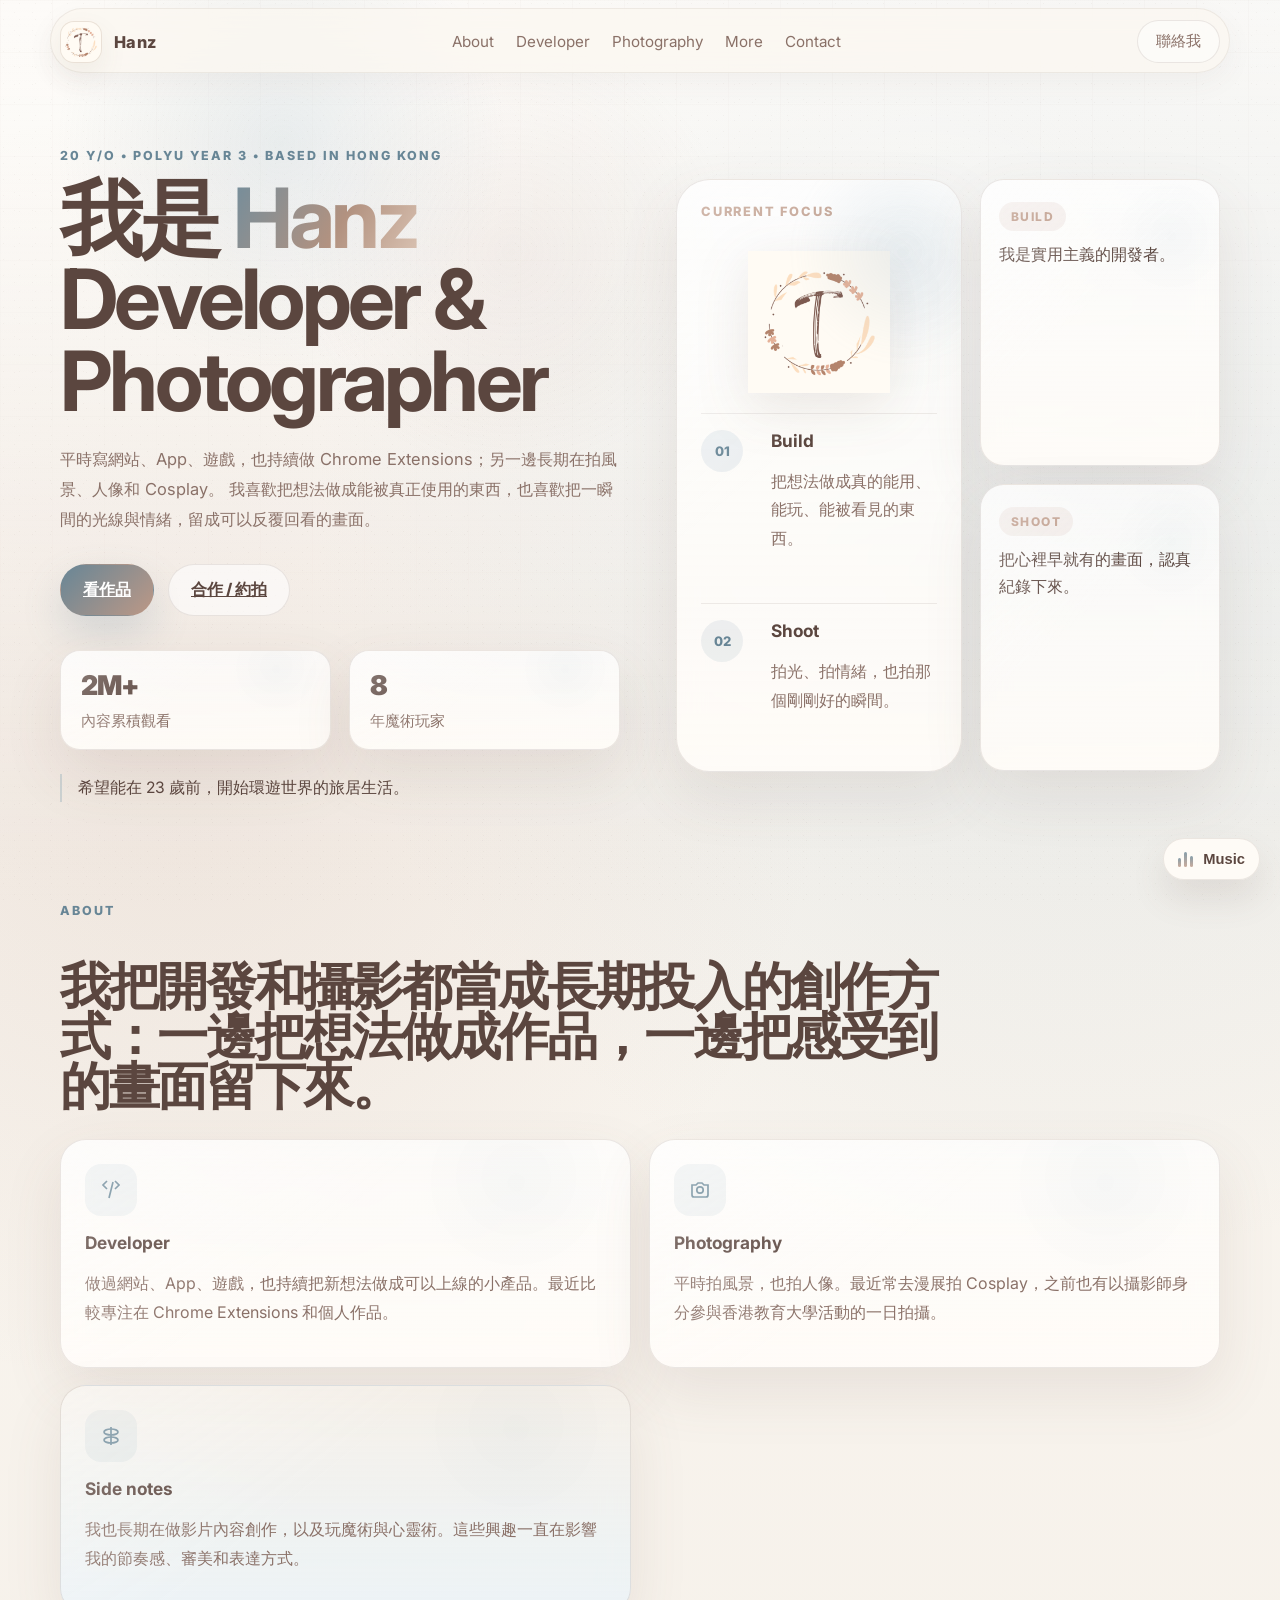
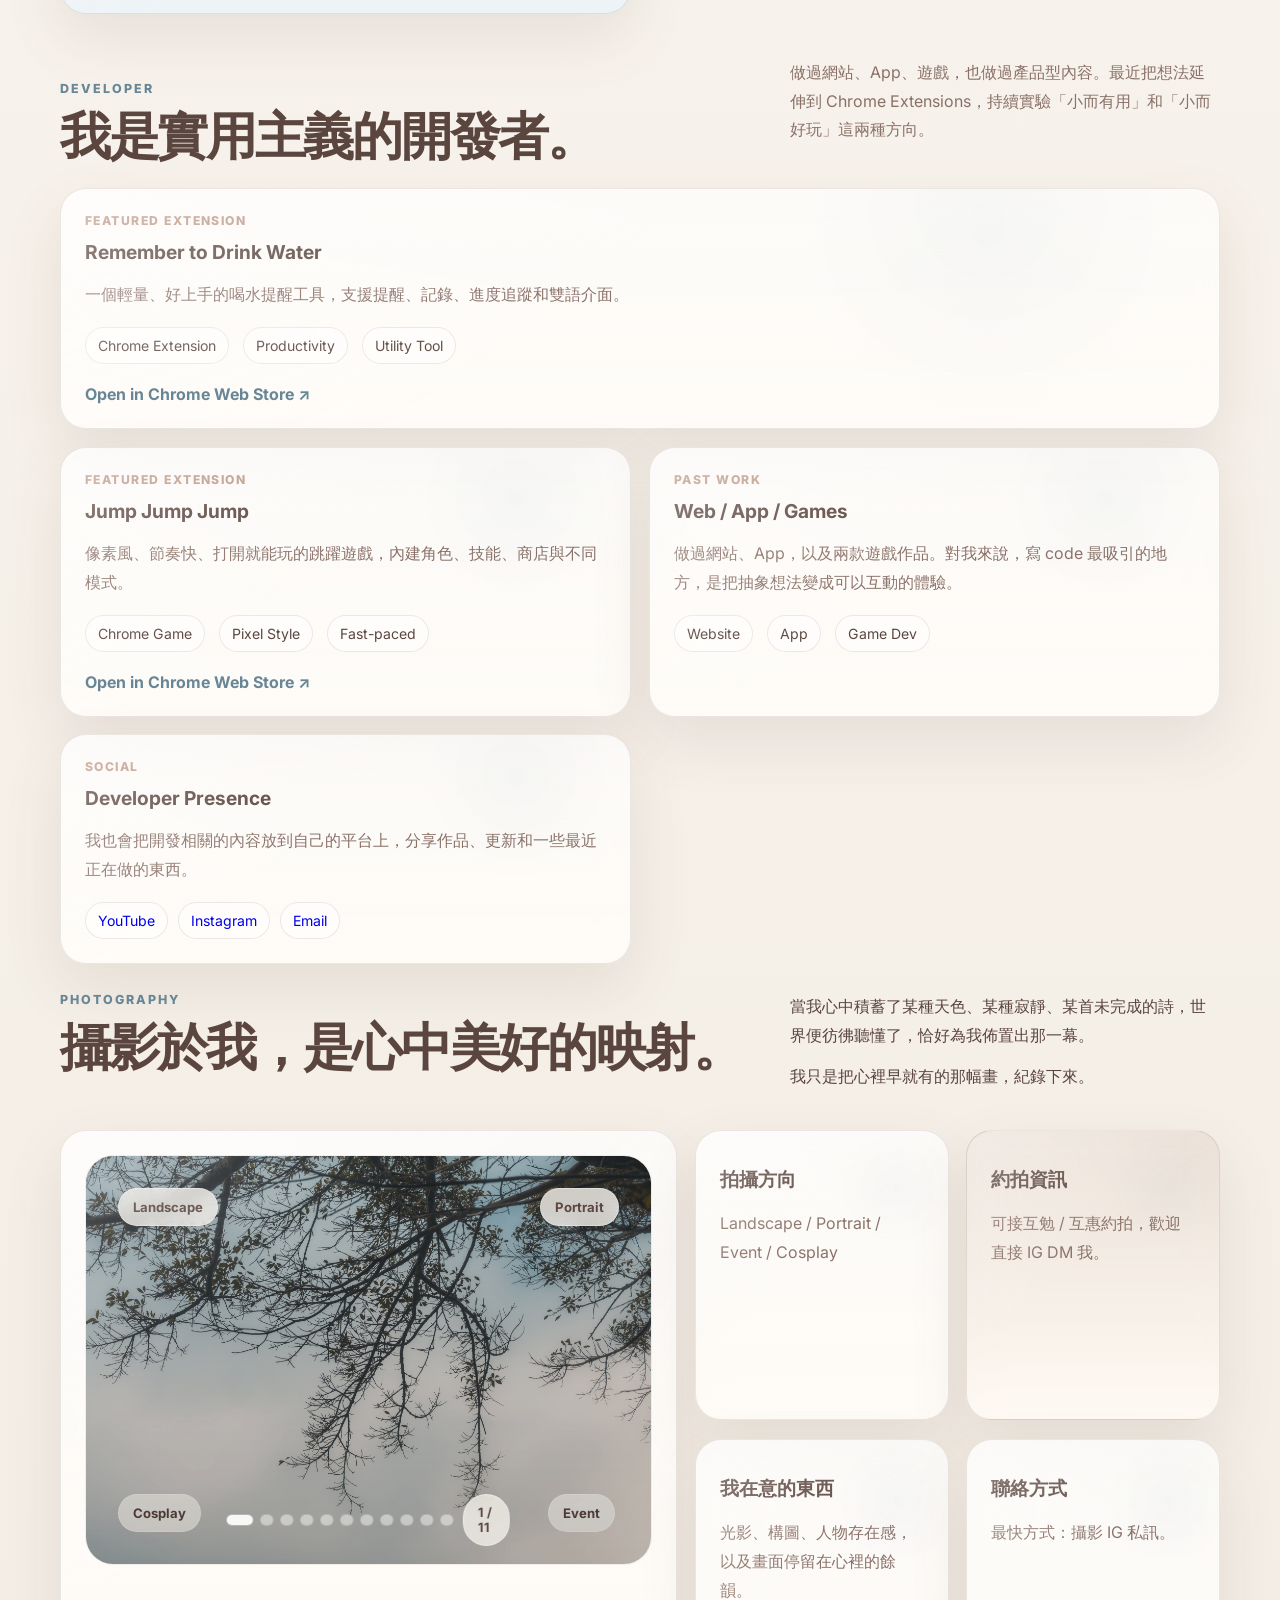
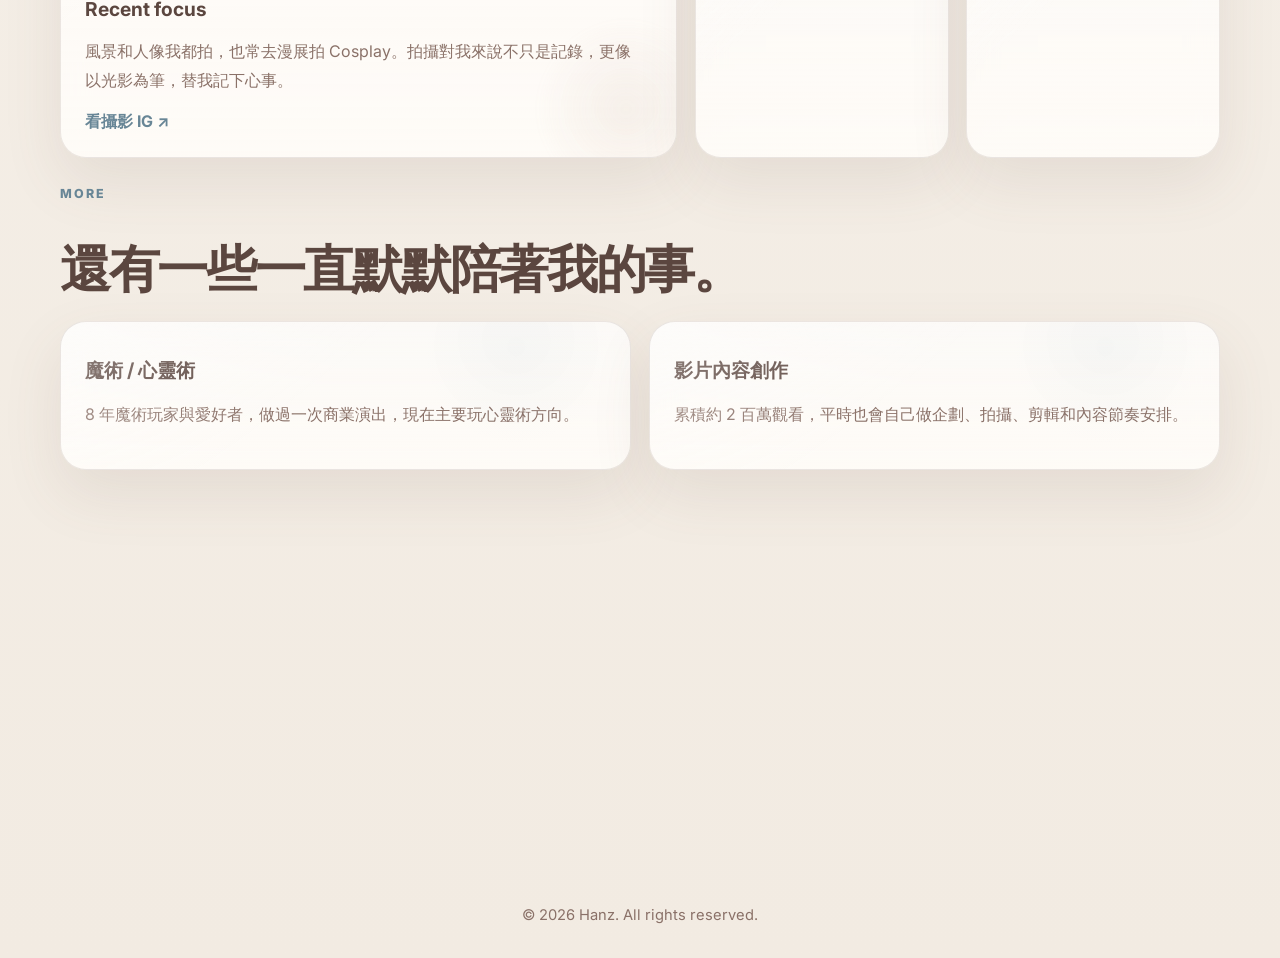
==== index.html @ 93ace726 "Add files via upload" ====
<!DOCTYPE html>
<html lang="zh-Hant">
  <head>
    <meta charset="UTF-8" />
    <meta name="viewport" content="width=device-width, initial-scale=1.0" />
    <title>Hanz — Developer • Photographer</title>
    <meta
      name="description"
      content="Hanz 的個人網站。以開發與攝影為主軸，分享作品、拍攝方向與聯絡方式。"
    />
    <meta name="theme-color" content="#f6f1ea" />
    <link rel="preconnect" href="https://fonts.googleapis.com" />
    <link rel="preconnect" href="https://fonts.gstatic.com" crossorigin />
    <link
      href="https://fonts.googleapis.com/css2?family=Inter:wght@400;500;600;700;800;900&display=swap"
      rel="stylesheet"
    />
    <link rel="icon" href="./brand-icon.png" type="image/png" />
    <link rel="stylesheet" href="./styles.css" />
  </head>
  <body>
    <div class="grain" aria-hidden="true"></div>
    <div class="spotlight" id="spotlight" aria-hidden="true"></div>
    <div class="grid-bg" aria-hidden="true"></div>
    <div class="scroll-progress" id="scrollProgress" aria-hidden="true"></div>

    <header class="site-header">
      <a class="brand" href="#home" aria-label="Hanz home">
        <img class="brand-mark" src="./brand-icon.png" alt="Hanz brand icon" />
        <span class="brand-text">Hanz</span>
      </a>

      <nav class="nav">
        <a href="#about">About</a>
        <a href="#developer">Developer</a>
        <a href="#photographer">Photography</a>
        <a href="#more">More</a>
        <a href="#contact">Contact</a>
      </nav>

      <a class="header-cta" href="#contact">聯絡我</a>
    </header>

    <main>
      <section class="hero" id="home">
        <div class="hero-copy reveal">
          <p class="eyebrow">20 Y/O • POLYU YEAR 3 • BASED IN HONG KONG</p>
          <h1>
            我是 <span class="gradient-text">Hanz</span><br />
            <span class="role-line">Developer & Photographer</span>
          </h1>
          <p class="hero-lead">
            平時寫網站、App、遊戲，也持續做 Chrome Extensions；另一邊長期在拍風景、人像和 Cosplay。
            我喜歡把想法做成能被真正使用的東西，也喜歡把一瞬間的光線與情緒，留成可以反覆回看的畫面。
          </p>

          <div class="hero-actions">
            <a class="btn btn-primary" href="#developer">看作品</a>
            <a class="btn btn-secondary" href="#contact">合作 / 約拍</a>
          </div>

          <div class="hero-mini-stats hero-mini-stats-compact">
            <article>
              <strong data-count="2000000" data-suffix="+">0</strong>
              <span>內容累積觀看</span>
            </article>
            <article>
              <strong data-count="8" data-suffix="">0</strong>
              <span>年魔術玩家</span>
            </article>
          </div>

          <p class="hero-dream">
            希望能在 23 歲前，開始環遊世界的旅居生活。
          </p>
        </div>

        <div class="hero-visual reveal" aria-hidden="true">
          <div class="hero-frame tilt-card">
            <div class="frame-topline">Current focus</div>
            <div class="hero-seal-wrap">
              <img src="./brand-icon.png" alt="" class="hero-seal" />
            </div>
            <div class="identity-list">
              <div>
                <span class="identity-index">01</span>
                <div>
                  <h3>Build</h3>
                  <p>把想法做成真的能用、能玩、能被看見的東西。</p>
                </div>
              </div>
              <div>
                <span class="identity-index">02</span>
                <div>
                  <h3>Shoot</h3>
                  <p>拍光、拍情緒，也拍那個剛剛好的瞬間。</p>
                </div>
              </div>
            </div>
          </div>

          <div class="hero-notes-column">
            <div class="hero-note floating-card tilt-card">
              <span class="chip">Build</span>
              <p>我是實用主義的開發者。</p>
            </div>
            <div class="hero-note hero-note-alt floating-card tilt-card">
              <span class="chip">Shoot</span>
              <p>把心裡早就有的畫面，認真紀錄下來。</p>
            </div>
          </div>
        </div>
      </section>

      <section class="section intro-strip reveal" id="about">
        <div class="section-heading compact">
          <p class="eyebrow">About</p>
          <h2>我把開發和攝影都當成長期投入的創作方式：一邊把想法做成作品，一邊把感受到的畫面留下來。</h2>
        </div>

        <div class="intro-grid">
          <article class="feature-card tilt-card">
            <div class="icon-wrap">
              <svg viewBox="0 0 24 24" fill="none" stroke="currentColor" stroke-width="1.7"><path d="M8 3 4 7l4 4"/><path d="m16 3 4 4-4 4"/><path d="m14 4-4 16"/></svg>
            </div>
            <h3>Developer</h3>
            <p>
              做過網站、App、遊戲，也持續把新想法做成可以上線的小產品。最近比較專注在 Chrome Extensions 和個人作品。
            </p>
          </article>

          <article class="feature-card tilt-card">
            <div class="icon-wrap">
              <svg viewBox="0 0 24 24" fill="none" stroke="currentColor" stroke-width="1.7"><path d="M4 7h4l2-2h4l2 2h4v10a2 2 0 0 1-2 2H6a2 2 0 0 1-2-2Z"/><circle cx="12" cy="12" r="3.2"/></svg>
            </div>
            <h3>Photography</h3>
            <p>
              平時拍風景，也拍人像。最近常去漫展拍 Cosplay，之前也有以攝影師身分參與香港教育大學活動的一日拍攝。
            </p>
          </article>

          <article class="feature-card tilt-card feature-card-soft">
            <div class="icon-wrap">
              <svg viewBox="0 0 24 24" fill="none" stroke="currentColor" stroke-width="1.7"><path d="M12 3v18"/><path d="M5 8c0-1.657 3.134-3 7-3s7 1.343 7 3-3.134 3-7 3-7-1.343-7-3Z"/><path d="M5 16c0-1.657 3.134-3 7-3s7 1.343 7 3-3.134 3-7 3-7-1.343-7-3Z"/></svg>
            </div>
            <h3>Side notes</h3>
            <p>
              我也長期在做影片內容創作，以及玩魔術與心靈術。這些興趣一直在影響我的節奏感、審美和表達方式。
            </p>
          </article>
        </div>
      </section>

      <section class="section reveal" id="developer">
        <div class="role-header">
          <div>
            <p class="eyebrow">Developer</p>
            <h2>我是實用主義的開發者。</h2>
          </div>
          <p class="role-summary">
            做過網站、App、遊戲，也做過產品型內容。最近把想法延伸到 Chrome Extensions，持續實驗「小而有用」和「小而好玩」這兩種方向。
          </p>
        </div>

        <div class="developer-grid">
          <article class="project-card wide tilt-card">
            <div class="project-meta">Featured Extension</div>
            <h3>Remember to Drink Water</h3>
            <p>
              一個輕量、好上手的喝水提醒工具，支援提醒、記錄、進度追蹤和雙語介面。
            </p>
            <ul class="project-tags">
              <li>Chrome Extension</li>
              <li>Productivity</li>
              <li>Utility Tool</li>
            </ul>
            <a href="https://chromewebstore.google.com/detail/cafpnodmdffafhpccmgdckaalhamjhmp?utm_source=item-share-cb" target="_blank" rel="noreferrer">Open in Chrome Web Store ↗</a>
          </article>

          <article class="project-card tilt-card">
            <div class="project-meta">Featured Extension</div>
            <h3>Jump Jump Jump</h3>
            <p>
              像素風、節奏快、打開就能玩的跳躍遊戲，內建角色、技能、商店與不同模式。
            </p>
            <ul class="project-tags">
              <li>Chrome Game</li>
              <li>Pixel Style</li>
              <li>Fast-paced</li>
            </ul>
            <a href="https://chromewebstore.google.com/detail/jump-jump-jump/ojacgakncffdblhompodeifeaddfndpa?authuser=5&hl=zh-TW" target="_blank" rel="noreferrer">Open in Chrome Web Store ↗</a>
          </article>

          <article class="project-card tilt-card">
            <div class="project-meta">Past Work</div>
            <h3>Web / App / Games</h3>
            <p>
              做過網站、App，以及兩款遊戲作品。對我來說，寫 code 最吸引的地方，是把抽象想法變成可以互動的體驗。
            </p>
            <ul class="project-tags">
              <li>Website</li>
              <li>App</li>
              <li>Game Dev</li>
            </ul>
          </article>

          <article class="project-card tilt-card">
            <div class="project-meta">Social</div>
            <h3>Developer Presence</h3>
            <p>
              我也會把開發相關的內容放到自己的平台上，分享作品、更新和一些最近正在做的東西。
            </p>
            <div class="social-stack">
              <a href="https://www.youtube.com/@Hanzdev-666" target="_blank" rel="noreferrer">YouTube</a>
              <a href="https://www.instagram.com/hanzdevhk?igsh=MXdtZ2F5ZWx3N2t1OQ%3D%3D&utm_source=qr" target="_blank" rel="noreferrer">Instagram</a>
              <a href="mailto:hanzinhk@gmail.com">Email</a>
            </div>
          </article>
        </div>
      </section>

      <section class="section reveal" id="photographer">
        <div class="role-header photo-role-header">
          <div>
            <p class="eyebrow">Photography</p>
            <h2>攝影於我，是心中美好的映射。</h2>
          </div>
          <div class="poetic-copy">
            <p>
              當我心中積蓄了某種天色、某種寂靜、某首未完成的詩，世界便彷彿聽懂了，恰好為我佈置出那一幕。
            </p>
            <p>我只是把心裡早就有的那幅畫，紀錄下來。</p>
          </div>
        </div>

        <div class="photo-layout">
          <article class="photo-main tilt-card">
            <div class="photo-stage">
              <div class="photo-slides" id="photoSlides">
                <img class="photo-slide is-active" src="./assets/photos/photo-01.jpg" alt="Hanz 的攝影作品" />
              </div>
              <div class="photo-badges">
                <span>Landscape</span>
                <span>Portrait</span>
                <span>Event</span>
                <span>Cosplay</span>
              </div>
              <div class="photo-controls">
                <div class="photo-dots" id="photoDots" aria-label="Photography slideshow"></div>
                <div class="photo-count"><span id="photoCurrent">1</span> / <span id="photoTotal">1</span></div>
              </div>
            </div>
            <div class="photo-copy">
              <h3>Recent focus</h3>
              <p>
                風景和人像我都拍，也常去漫展拍 Cosplay。拍攝對我來說不只是記錄，更像以光影為筆，替我記下心事。
              </p>
              <a href="https://www.instagram.com/hanzi_photography?igsh=amk5dDI5eDZ5M24w&utm_source=qr" target="_blank" rel="noreferrer">看攝影 IG ↗</a>
            </div>
          </article>

          <div class="photo-side-grid">
            <article class="mini-info-card tilt-card">
              <h3>拍攝方向</h3>
              <p>Landscape / Portrait / Event / Cosplay</p>
            </article>
            <article class="mini-info-card tilt-card emphasis">
              <h3>約拍資訊</h3>
              <p>可接互勉 / 互惠約拍，歡迎直接 IG DM 我。</p>
            </article>
            <article class="mini-info-card tilt-card">
              <h3>我在意的東西</h3>
              <p>光影、構圖、人物存在感，以及畫面停留在心裡的餘韻。</p>
            </article>
            <article class="mini-info-card tilt-card">
              <h3>聯絡方式</h3>
              <p>最快方式：攝影 IG 私訊。</p>
            </article>
          </div>
        </div>
      </section>

      <section class="section reveal" id="more">
        <div class="section-heading compact">
          <p class="eyebrow">More</p>
          <h2>還有一些一直默默陪著我的事。</h2>
        </div>

        <div class="beyond-grid">
          <article class="beyond-card tilt-card">
            <h3>魔術 / 心靈術</h3>
            <p>8 年魔術玩家與愛好者，做過一次商業演出，現在主要玩心靈術方向。</p>
          </article>
          <article class="beyond-card tilt-card">
            <h3>影片內容創作</h3>
            <p>累積約 2 百萬觀看，平時也會自己做企劃、拍攝、剪輯和內容節奏安排。</p>
          </article>
        </div>
      </section>

      <section class="section cta-section reveal" id="contact">
        <div class="cta-panel tilt-card">
          <div>
            <p class="eyebrow">Contact</p>
            <h2>有合作想法、開發需求，或者想約拍，都可以直接找我。</h2>
            <p>
              Email 適合談合作；想聊拍攝、互勉 / 互惠約拍，直接 IG DM 我會最快。
            </p>
          </div>

          <div class="contact-actions">
            <a class="btn btn-primary" href="mailto:hanzinhk@gmail.com">hanzinhk@gmail.com</a>
            <a class="btn btn-secondary" target="_blank" rel="noreferrer" href="https://www.instagram.com/hanzdevhk?igsh=MXdtZ2F5ZWx3N2t1OQ%3D%3D&utm_source=qr">Developer IG</a>
            <a class="btn btn-secondary" target="_blank" rel="noreferrer" href="https://www.instagram.com/hanzi_photography?igsh=amk5dDI5eDZ5M24w&utm_source=qr">Photography IG</a>
            <a class="btn btn-secondary" target="_blank" rel="noreferrer" href="https://www.youtube.com/@Hanzdev-666">YouTube</a>
          </div>
        </div>
      </section>
    </main>

    <footer class="site-footer">
      <p>© <span id="year"></span> Hanz. All rights reserved.</p>
    </footer>

    <button class="music-toggle" id="musicToggle" aria-expanded="false" aria-controls="musicPanel">
      <span class="music-bars" aria-hidden="true">
        <i></i><i></i><i></i>
      </span>
      <span class="music-label">Music</span>
    </button>

    <aside class="music-panel" id="musicPanel" hidden>
      <div class="music-panel-head">
        <div>
          <p>Now playing</p>
          <strong>美しきもの · Sound Horizon</strong>
        </div>
        <button class="music-close" id="musicClose" aria-label="Close music player">×</button>
      </div>
      <div class="music-disc-wrap" aria-hidden="true">
        <div class="music-disc"></div>
      </div>
      <audio class="music-audio" id="musicAudio" controls preload="metadata">
        <source src="./assets/audio/utsukushiki-mono.mp3" type="audio/mpeg" />
      </audio>
      <button class="music-play" id="musicPlay">播放音樂</button>
    </aside>

    <script src="./script.js"></script>
  </body>
</html>
---- styles.css ----
:root {
  --bg: #f6f1ea;
  --bg-alt: #ebe2d5;
  --paper: rgba(255, 252, 247, 0.9);
  --paper-strong: rgba(255, 252, 248, 0.97);
  --text: #5b463f;
  --muted: #8a7168;
  --line: rgba(100, 77, 68, 0.12);
  --line-strong: rgba(100, 77, 68, 0.18);
  --accent: #87a6b7;
  --accent-deep: #688696;
  --accent-soft: #dce7ee;
  --warm: #bc9886;
  --warm-soft: #efdfd2;
  --shadow: 0 24px 60px rgba(106, 86, 76, 0.11);
  --shadow-soft: 0 12px 28px rgba(106, 86, 76, 0.08);
  --radius-xl: 34px;
  --radius-lg: 26px;
  --radius-md: 20px;
  --container: min(1160px, calc(100vw - 36px));
  --font-zh: "Yuanti TC", "Hiragino Rounded Sans CNS", "Hiragino Sans GB", "PingFang TC", "Microsoft JhengHei", sans-serif;
}

* {
  box-sizing: border-box;
}

html {
  scroll-behavior: smooth;
}

body {
  margin: 0;
  color: var(--text);
  font-family: Inter, var(--font-zh), system-ui, sans-serif;
  background:
    radial-gradient(circle at 14% 18%, rgba(188, 152, 134, 0.18), transparent 18%),
    radial-gradient(circle at 84% 12%, rgba(135, 166, 183, 0.18), transparent 20%),
    linear-gradient(180deg, #fbf8f3 0%, #f6f1ea 44%, #f2ebe2 100%);
  min-height: 100vh;
  overflow-x: hidden;
}

body::before,
body::after {
  content: "";
  position: fixed;
  inset: 0;
  pointer-events: none;
}

body::before {
  background:
    radial-gradient(circle at 34% 22%, rgba(255, 255, 255, 0.42), transparent 22%),
    radial-gradient(circle at 72% 36%, rgba(255, 255, 255, 0.26), transparent 24%);
  z-index: -5;
}

body::after {
  background: linear-gradient(180deg, rgba(255,255,255,0.45), rgba(255,255,255,0));
  z-index: -4;
}

.grain,
.grid-bg,
.spotlight,
.scroll-progress {
  position: fixed;
  pointer-events: none;
}

.grain,
.grid-bg,
.spotlight {
  inset: 0;
}

.grain {
  z-index: -3;
  opacity: 0.08;
  background-image:
    radial-gradient(circle at 20% 20%, rgba(90, 70, 60, 0.6) 0.6px, transparent 0.7px),
    radial-gradient(circle at 80% 70%, rgba(90, 70, 60, 0.55) 0.6px, transparent 0.7px);
  background-size: 16px 16px, 18px 18px;
  mix-blend-mode: multiply;
}

.grid-bg {
  z-index: -2;
  background-image:
    linear-gradient(rgba(100, 77, 68, 0.045) 1px, transparent 1px),
    linear-gradient(90deg, rgba(100, 77, 68, 0.045) 1px, transparent 1px);
  background-size: 52px 52px;
  mask-image: linear-gradient(180deg, rgba(0, 0, 0, 0.46), transparent 92%);
}

.spotlight {
  z-index: -1;
  background:
    radial-gradient(circle at var(--x, 22%) var(--y, 16%), rgba(135, 166, 183, 0.16), transparent 18%),
    radial-gradient(circle at calc(var(--x, 22%) + 18%) calc(var(--y, 16%) + 12%), rgba(188, 152, 134, 0.12), transparent 22%);
}

.scroll-progress {
  top: 0;
  left: 0;
  width: var(--scroll-progress, 0%);
  height: 3px;
  z-index: 40;
  background: linear-gradient(90deg, var(--accent) 0%, var(--warm) 100%);
  box-shadow: 0 0 24px rgba(135, 166, 183, 0.34);
}

img {
  display: block;
  max-width: 100%;
}

svg {
  display: block;
}

main,
.site-header,
.site-footer,
.music-toggle,
.music-panel {
  position: relative;
  z-index: 2;
}

main,
.section,
.hero,
.site-footer {
  width: var(--container);
  margin: 0 auto;
}

.site-header {
  width: var(--container);
  margin: 0 auto;
  padding: 20px 0 10px;
  display: flex;
  align-items: center;
  justify-content: space-between;
  gap: 18px;
  position: sticky;
  top: 0;
  z-index: 24;
}

.site-header::before {
  content: "";
  position: absolute;
  inset: 8px -10px 0;
  border-radius: 999px;
  border: 1px solid rgba(100, 77, 68, 0.09);
  background: rgba(251, 247, 241, 0.74);
  backdrop-filter: blur(18px);
  box-shadow: 0 10px 28px rgba(106, 86, 76, 0.05);
  z-index: -1;
}

.brand {
  display: inline-flex;
  align-items: center;
  gap: 12px;
  color: var(--text);
  text-decoration: none;
}

.brand-mark {
  width: 42px;
  height: 42px;
  border-radius: 14px;
  object-fit: cover;
  box-shadow: var(--shadow-soft);
  border: 1px solid rgba(100, 77, 68, 0.08);
  background: #f5eee4;
}

.brand-text {
  font-size: 1.02rem;
  font-weight: 800;
  letter-spacing: 0.03em;
}

.nav {
  display: flex;
  align-items: center;
  gap: 22px;
}

.nav a,
.header-cta,
.project-card a,
.photo-copy a,
.social-stack a {
  position: relative;
  text-decoration: none;
}

.nav a,
.header-cta {
  color: var(--muted);
  font-size: 0.95rem;
  transition: color 0.25s ease;
}

.nav a::after,
.project-card > a::after,
.photo-copy a::after,
.social-stack a::after {
  content: "";
  position: absolute;
  left: 0;
  bottom: -3px;
  width: 100%;
  height: 1px;
  transform: scaleX(0);
  transform-origin: left;
  background: currentColor;
  transition: transform 0.25s ease;
}

.nav a:hover,
.header-cta:hover,
.project-card > a:hover,
.photo-copy a:hover,
.social-stack a:hover {
  color: var(--text);
}

.nav a:hover::after,
.project-card > a:hover::after,
.photo-copy a:hover::after,
.social-stack a:hover::after {
  transform: scaleX(1);
}

.header-cta {
  padding: 10px 18px;
  border-radius: 999px;
  border: 1px solid var(--line);
  background: rgba(255, 255, 255, 0.45);
}

.hero {
  display: grid;
  grid-template-columns: minmax(0, 1.02fr) minmax(0, 0.98fr);
  gap: 50px;
  align-items: center;
  min-height: calc(100vh - 96px);
  padding: 74px 0 74px;
}

.eyebrow {
  margin: 0 0 14px;
  color: var(--accent-deep);
  letter-spacing: 0.16em;
  text-transform: uppercase;
  font-size: 0.78rem;
  font-weight: 800;
}

.hero h1,
.section-heading h2,
.role-header h2,
.cta-panel h2 {
  margin: 0;
  line-height: 0.98;
  letter-spacing: -0.045em;
}

.hero h1 {
  font-size: clamp(3.15rem, 6.5vw, 5.9rem);
}

.hero-copy {
  position: relative;
}

.role-line {
  display: inline-block;
  color: var(--text);
}

.gradient-text {
  background: linear-gradient(120deg, #708d9d 0%, #b29280 58%, #dcc5b5 100%);
  -webkit-background-clip: text;
  background-clip: text;
  color: transparent;
}

.hero-lead,
.role-summary,
.feature-card p,
.project-card p,
.photo-copy p,
.mini-info-card p,
.beyond-card p,
.cta-panel p,
.poetic-copy p,
.identity-list p {
  color: var(--muted);
  line-height: 1.8;
}

.hero-lead {
  max-width: 650px;
  margin: 24px 0 30px;
  font-size: 1.03rem;
}

.hero-dream {
  margin: 24px 0 0;
  padding-left: 16px;
  border-left: 2px solid rgba(135, 166, 183, 0.34);
  color: var(--text);
  font-size: 0.98rem;
  line-height: 1.8;
  max-width: 540px;
}

.hero-actions,
.contact-actions,
.social-stack,
.project-tags,
.hero-mini-stats,
.intro-grid,
.developer-grid,
.photo-side-grid,
.beyond-grid {
  display: flex;
  flex-wrap: wrap;
}

.hero-actions,
.contact-actions,
.social-stack,
.project-tags {
  gap: 14px;
}

.btn {
  display: inline-flex;
  align-items: center;
  justify-content: center;
  gap: 10px;
  padding: 14px 22px;
  border-radius: 999px;
  font-weight: 800;
  border: 1px solid transparent;
  transition:
    transform 0.24s ease,
    box-shadow 0.24s ease,
    border-color 0.24s ease,
    background 0.24s ease;
}

.btn:hover {
  transform: translateY(-2px);
}

.btn-primary {
  background: linear-gradient(135deg, var(--accent-deep), var(--warm));
  color: #fff;
  box-shadow: 0 18px 38px rgba(106, 134, 150, 0.22);
}

.btn-secondary {
  color: var(--text);
  border-color: var(--line);
  background: rgba(255, 255, 255, 0.58);
}

.hero-mini-stats {
  gap: 18px;
  margin-top: 34px;
}

.hero-mini-stats article,
.feature-card,
.project-card,
.mini-info-card,
.beyond-card,
.cta-panel,
.photo-main,
.hero-frame,
.hero-note {
  position: relative;
  overflow: hidden;
  border-radius: var(--radius-lg);
  border: 1px solid var(--line);
  background: linear-gradient(180deg, rgba(255, 255, 255, 0.7), rgba(255, 252, 248, 0.92));
  box-shadow: var(--shadow);
  backdrop-filter: blur(14px);
}

.hero-mini-stats article::before,
.feature-card::before,
.project-card::before,
.mini-info-card::before,
.beyond-card::before,
.cta-panel::before,
.photo-main::before,
.hero-frame::before,
.hero-note::before {
  content: "";
  position: absolute;
  inset: 0;
  background:
    linear-gradient(140deg, rgba(255, 255, 255, 0.34), transparent 45%),
    radial-gradient(circle at 80% 20%, rgba(135, 166, 183, 0.06), transparent 20%);
  pointer-events: none;
}

.hero-mini-stats article {
  min-width: 150px;
  padding: 18px 20px;
  border-radius: var(--radius-md);
}

.hero-mini-stats strong {
  display: block;
  margin-bottom: 8px;
  font-size: 1.7rem;
  font-weight: 900;
  letter-spacing: -0.03em;
}

.hero-mini-stats span {
  color: var(--muted);
  font-size: 0.92rem;
}


.hero-mini-stats-compact {
  display: grid;
  grid-template-columns: repeat(2, minmax(0, 1fr));
  max-width: 560px;
}

.hero-mini-stats-compact article {
  min-width: 0;
}

.hero-visual {
  display: grid;
  grid-template-columns: minmax(0, 1fr) 240px;
  gap: 18px;
  align-items: stretch;
}

.hero-frame {
  padding: 24px;
  border-radius: var(--radius-xl);
  min-height: 470px;
}

.frame-topline {
  color: var(--warm);
  font-size: 0.8rem;
  font-weight: 800;
  letter-spacing: 0.14em;
  text-transform: uppercase;
}

.hero-seal-wrap {
  display: grid;
  place-items: center;
  padding: 32px 0 20px;
}

.hero-seal {
  width: min(228px, 60%);
  filter: drop-shadow(0 14px 26px rgba(96, 72, 61, 0.12));
}

.identity-list {
  display: grid;
  gap: 18px;
}

.identity-list > div {
  display: grid;
  grid-template-columns: 54px 1fr;
  align-items: start;
  gap: 16px;
  padding: 16px 0;
  border-top: 1px solid rgba(100, 77, 68, 0.1);
}

.identity-list h3,
.feature-card h3,
.project-card h3,
.mini-info-card h3,
.beyond-card h3,
.photo-copy h3,
.cta-panel h2,
.hero-note p,
.role-header h2,
.section-heading h2,
.poetic-copy p {
  font-family: Inter, var(--font-zh), system-ui, sans-serif;
}

.identity-list h3,
.feature-card h3,
.project-card h3,
.mini-info-card h3,
.beyond-card h3,
.photo-copy h3 {
  margin: 0 0 6px;
  font-size: 1.08rem;
}

.identity-index {
  display: inline-flex;
  align-items: center;
  justify-content: center;
  width: 42px;
  height: 42px;
  border-radius: 999px;
  background: rgba(135, 166, 183, 0.14);
  color: var(--accent-deep);
  font-size: 0.82rem;
  font-weight: 800;
}

.hero-notes-column {
  display: grid;
  gap: 18px;
  align-self: stretch;
}

.hero-note {
  width: 100%;
  padding: 22px 18px 18px;
  border-radius: 24px;
  min-height: 226px;
}

.chip {
  display: inline-flex;
  align-items: center;
  justify-content: center;
  margin-bottom: 10px;
  padding: 7px 12px;
  border-radius: 999px;
  background: rgba(188, 152, 134, 0.14);
  color: var(--warm);
  font-size: 0.75rem;
  font-weight: 800;
  letter-spacing: 0.12em;
  text-transform: uppercase;
}

.hero-note p {
  margin: 0;
  color: var(--text);
  line-height: 1.7;
  font-size: 1rem;
}

.floating-card {
  animation: floatY 6.5s ease-in-out infinite;
}

.hero-note-alt {
  animation-delay: 0.6s;
}

.section {
  padding: 28px 0 0;
}

.section-heading,
.role-header {
  display: grid;
  grid-template-columns: 1fr minmax(280px, 430px);
  align-items: end;
  gap: 28px;
}

.section-heading h2,
.role-header h2,
.cta-panel h2 {
  font-size: clamp(2.1rem, 4vw, 3.5rem);
}

.section-heading.compact {
  grid-template-columns: 1fr;
  max-width: 900px;
}

.intro-strip {
  padding-top: 26px;
}

.intro-grid,
.developer-grid,
.beyond-grid {
  gap: 18px;
  margin-top: 28px;
}

.intro-grid {
  display: grid;
  grid-template-columns: repeat(2, minmax(0, 1fr));
}

.feature-card,
.project-card,
.mini-info-card,
.beyond-card {
  padding: 24px;
}

.feature-card-soft,
.dream-card {
  background: linear-gradient(180deg, rgba(245, 240, 233, 0.78), rgba(235, 243, 247, 0.92));
}

.icon-wrap {
  width: 52px;
  height: 52px;
  display: grid;
  place-items: center;
  margin-bottom: 16px;
  border-radius: 16px;
  color: var(--accent-deep);
  background: rgba(135, 166, 183, 0.12);
}

.icon-wrap svg {
  width: 24px;
  height: 24px;
}

.developer-grid {
  display: grid;
  grid-template-columns: repeat(2, minmax(0, 1fr));
  margin-top: 28px;
}

.project-card.wide {
  grid-column: span 2;
}

.project-meta {
  color: var(--warm);
  font-size: 0.76rem;
  font-weight: 800;
  letter-spacing: 0.12em;
  text-transform: uppercase;
}

.project-card h3,
.photo-copy h3,
.mini-info-card h3,
.beyond-card h3 {
  margin-top: 12px;
  font-size: 1.2rem;
}

.project-tags {
  margin: 18px 0 20px;
  padding: 0;
  list-style: none;
}

.project-tags li,
.social-stack a {
  padding: 9px 12px;
  border-radius: 999px;
  border: 1px solid var(--line);
  background: rgba(255, 255, 255, 0.5);
  font-size: 0.88rem;
}

.project-card > a,
.photo-copy a {
  display: inline-flex;
  color: var(--accent-deep);
  font-weight: 700;
}

.social-stack {
  gap: 10px;
  margin-top: 18px;
}

.photo-role-header {
  align-items: start;
}

.poetic-copy {
  max-width: 430px;
}

.poetic-copy p {
  margin: 0 0 12px;
  color: var(--text);
}

.photo-layout {
  display: grid;
  grid-template-columns: 1.08fr 0.92fr;
  gap: 18px;
  margin-top: 28px;
}

.photo-main {
  padding: 24px;
}

.photo-stage {
  position: relative;
  min-height: 410px;
  border-radius: 28px;
  overflow: hidden;
  border: 1px solid rgba(100, 77, 68, 0.08);
  box-shadow: inset 0 0 0 1px rgba(255,255,255,0.28);
}

.photo-stage::after {
  content: "";
  position: absolute;
  inset: 0;
  background:
    linear-gradient(180deg, rgba(255,255,255,0.02), rgba(0,0,0,0.18)),
    linear-gradient(140deg, rgba(255,255,255,0.2), transparent 34%);
  pointer-events: none;
}

.photo-slides {
  position: absolute;
  inset: 0;
}

.photo-slide {
  position: absolute;
  inset: 0;
  width: 100%;
  height: 100%;
  object-fit: cover;
  filter: saturate(0.94) contrast(1.02);
  opacity: 0;
  transform: scale(1.04);
  transition: opacity 0.9s ease, transform 6s ease;
}

.photo-slide.is-active {
  opacity: 1;
  transform: scale(1);
}

.photo-main:hover .photo-slide.is-active {
  transform: scale(1.02);
}

.photo-badges {
  position: absolute;
  inset: 16px;
  pointer-events: none;
}

.photo-controls {
  position: absolute;
  left: 50%;
  bottom: 18px;
  transform: translateX(-50%);
  display: flex;
  align-items: center;
  justify-content: center;
  gap: 10px;
  z-index: 2;
}

.photo-dots {
  display: inline-flex;
  align-items: center;
  gap: 8px;
}

.photo-dot {
  width: 10px;
  height: 10px;
  border: 0;
  border-radius: 999px;
  background: rgba(255, 255, 255, 0.45);
  box-shadow: 0 0 0 1px rgba(255,255,255,0.22);
  cursor: pointer;
  transition: transform 0.22s ease, background 0.22s ease, width 0.22s ease;
}

.photo-dot.is-active {
  width: 26px;
  background: rgba(255, 255, 255, 0.92);
}

.photo-count {
  padding: 10px 14px;
  border-radius: 999px;
  background: rgba(248, 244, 238, 0.74);
  border: 1px solid rgba(255, 255, 255, 0.34);
  backdrop-filter: blur(8px);
  color: var(--text);
  font-size: 0.8rem;
  font-weight: 700;
}

.photo-badges span {
  position: absolute;
  padding: 10px 14px;
  border-radius: 999px;
  border: 1px solid rgba(255, 255, 255, 0.38);
  background: rgba(248, 244, 238, 0.82);
  color: var(--text);
  font-size: 0.82rem;
  font-weight: 700;
  backdrop-filter: blur(8px);
}

.photo-badges span:nth-child(1) { top: 16px; left: 16px; }
.photo-badges span:nth-child(2) { top: 16px; right: 16px; }
.photo-badges span:nth-child(3) { bottom: 16px; right: 20px; }
.photo-badges span:nth-child(4) { bottom: 16px; left: 16px; }

.photo-copy {
  padding-top: 20px;
}

.photo-copy p {
  max-width: 560px;
}

.photo-side-grid {
  display: grid;
  grid-template-columns: repeat(2, minmax(0, 1fr));
  gap: 18px;
}

.mini-info-card {
  min-height: 168px;
}

.mini-info-card.emphasis {
  background: linear-gradient(180deg, rgba(188, 152, 134, 0.16), rgba(255, 250, 244, 0.92));
}

.beyond-grid {
  display: grid;
  grid-template-columns: repeat(2, minmax(0, 1fr));
}

.cta-section {
  padding: 34px 0 52px;
}

.cta-panel {
  padding: 32px;
  display: grid;
  gap: 26px;
}

.contact-actions {
  gap: 12px;
}

.site-footer {
  padding: 0 0 34px;
}

.site-footer p {
  margin: 0;
  padding-top: 10px;
  color: var(--muted);
  text-align: center;
  font-size: 0.92rem;
}

.reveal {
  opacity: 0;
  transform: translateY(28px);
  transition: opacity 0.72s ease, transform 0.72s ease;
}

.reveal.is-visible {
  opacity: 1;
  transform: translateY(0);
}

.tilt-card {
  transform-style: preserve-3d;
  transition: transform 0.2s ease, box-shadow 0.22s ease, border-color 0.22s ease;
  will-change: transform;
}

.tilt-card:hover {
  box-shadow: 0 22px 48px rgba(106, 86, 76, 0.16);
  border-color: var(--line-strong);
}



.hero-frame::after {
  content: "";
  position: absolute;
  width: 220px;
  height: 220px;
  right: -52px;
  top: -38px;
  border-radius: 50%;
  background: radial-gradient(circle, rgba(135, 166, 183, 0.16), rgba(135, 166, 183, 0.02) 60%, transparent 72%);
  filter: blur(6px);
  pointer-events: none;
}

.photo-main::after {
  content: "";
  position: absolute;
  width: 180px;
  height: 180px;
  right: -40px;
  bottom: -42px;
  border-radius: 50%;
  background: radial-gradient(circle, rgba(188, 152, 134, 0.12), rgba(188, 152, 134, 0.02) 62%, transparent 70%);
  filter: blur(4px);
  pointer-events: none;
}

.project-card:hover::before,
.feature-card:hover::before,
.mini-info-card:hover::before,
.beyond-card:hover::before {
  background:
    linear-gradient(140deg, rgba(255, 255, 255, 0.4), transparent 45%),
    radial-gradient(circle at 80% 20%, rgba(135, 166, 183, 0.1), transparent 24%);
}

.music-toggle {
  position: fixed;
  right: 20px;
  bottom: 20px;
  display: inline-flex;
  align-items: center;
  gap: 10px;
  padding: 12px 14px;
  border-radius: 999px;
  border: 1px solid rgba(100, 77, 68, 0.12);
  background: rgba(255, 252, 248, 0.9);
  color: var(--text);
  box-shadow: 0 18px 34px rgba(106, 86, 76, 0.13);
  backdrop-filter: blur(14px);
  cursor: pointer;
}

.music-label {
  font-size: 0.92rem;
  font-weight: 700;
}

.music-bars {
  display: inline-flex;
  align-items: end;
  gap: 3px;
  height: 16px;
}

.music-bars i {
  display: block;
  width: 3px;
  border-radius: 999px;
  background: linear-gradient(180deg, var(--accent-deep), var(--warm));
  animation: equalize 1.1s ease-in-out infinite;
}

.music-bars i:nth-child(1) { height: 9px; animation-delay: 0s; }
.music-bars i:nth-child(2) { height: 15px; animation-delay: 0.2s; }
.music-bars i:nth-child(3) { height: 11px; animation-delay: 0.35s; }

.music-toggle:not(.is-playing) .music-bars i {
  animation-play-state: paused;
  opacity: 0.8;
}

.music-panel {
  position: fixed;
  right: 20px;
  bottom: 76px;
  width: min(340px, calc(100vw - 24px));
  padding: 16px;
  border-radius: 24px;
  border: 1px solid rgba(100, 77, 68, 0.12);
  background: rgba(255, 252, 248, 0.96);
  box-shadow: 0 26px 48px rgba(106, 86, 76, 0.16);
  backdrop-filter: blur(14px);
}

.music-disc-wrap {
  display: flex;
  justify-content: center;
  padding: 14px 0 8px;
}

.music-disc {
  position: relative;
  width: 88px;
  height: 88px;
  border-radius: 50%;
  background:
    radial-gradient(circle at center, #f8f3ee 0 14%, #927267 15% 18%, #2d2d34 18% 68%, #121218 68% 100%);
  box-shadow: 0 10px 24px rgba(106, 86, 76, 0.16);
}

.music-toggle.is-playing + .music-panel .music-disc {
  animation: spinDisc 5.5s linear infinite;
}

.music-panel-head {
  display: flex;
  justify-content: space-between;
  gap: 12px;
  align-items: start;
}

.music-panel-head p {
  margin: 0 0 4px;
  color: var(--muted);
  font-size: 0.78rem;
  letter-spacing: 0.08em;
  text-transform: uppercase;
}

.music-panel-head strong {
  display: block;
  line-height: 1.4;
}

.music-close,
.music-play {
  font: inherit;
  border: 0;
}

.music-close {
  width: 34px;
  height: 34px;
  border-radius: 999px;
  background: rgba(135, 166, 183, 0.1);
  color: var(--accent-deep);
  cursor: pointer;
}

.music-play {
  margin-top: 14px;
  width: 100%;
  padding: 12px 14px;
  border-radius: 999px;
  background: linear-gradient(135deg, var(--accent-deep), var(--warm));
  color: #fff;
  cursor: pointer;
  font-weight: 700;
}

.music-audio {
  display: block;
  width: 100%;
  margin-top: 10px;
  filter: sepia(0.16) saturate(0.88);
}

@keyframes floatY {
  0%, 100% { transform: translateY(0px); }
  50% { transform: translateY(-8px); }
}

@keyframes equalize {
  0%, 100% { transform: scaleY(0.55); opacity: 0.7; }
  50% { transform: scaleY(1.1); opacity: 1; }
}

@keyframes spinDisc {
  from { transform: rotate(0deg); }
  to { transform: rotate(360deg); }
}

@media (max-width: 1080px) {
  .hero,
  .photo-layout,
  .section-heading,
  .role-header,
  .hero-visual {
    grid-template-columns: 1fr;
  }

  .hero {
    gap: 36px;
    min-height: auto;
    padding-top: 70px;
  }

  .hero-visual {
    gap: 18px;
  }

  .hero-notes-column {
    grid-template-columns: repeat(2, minmax(0, 1fr));
  }

  .intro-grid,
  .developer-grid,
  .beyond-grid {
    grid-template-columns: 1fr;
  }

  .project-card.wide {
    grid-column: span 1;
  }
}

@media (max-width: 860px) {
  .site-header {
    gap: 12px;
    flex-wrap: wrap;
    justify-content: center;
    padding-top: 16px;
  }

  .site-header::before {
    inset: 4px -8px 0;
    border-radius: 28px;
  }

  .nav {
    order: 3;
    width: 100%;
    justify-content: center;
    flex-wrap: wrap;
    gap: 12px 18px;
    padding-bottom: 8px;
  }

  .hero h1 {
    font-size: clamp(2.9rem, 11vw, 4.7rem);
  }

  .hero-mini-stats {
    display: grid;
    grid-template-columns: repeat(2, minmax(0, 1fr));
  }

  .photo-side-grid,
  .hero-notes-column {
    grid-template-columns: 1fr;
  }

  .music-panel {
    right: 12px;
    bottom: 72px;
  }
}

@media (max-width: 640px) {
  :root {
    --container: min(100vw - 26px, 100%);
  }

  .header-cta {
    display: none;
  }

  .hero,
  .section,
  .cta-section {
    padding-top: 26px;
  }

  .hero {
    padding-bottom: 40px;
  }

  .hero-mini-stats,
  .photo-side-grid,
  .beyond-grid {
    grid-template-columns: 1fr;
  }

  .hero-frame,
  .photo-main,
  .cta-panel,
  .feature-card,
  .project-card,
  .mini-info-card,
  .beyond-card,
  .hero-note {
    padding: 20px;
  }

  .photo-stage {
    min-height: 300px;
  }

  .contact-actions {
    flex-direction: column;
  }

  .contact-actions .btn {
    width: 100%;
  }

  .music-toggle {
    right: 12px;
    bottom: 12px;
  }

  .photo-controls {
    left: 50%;
    bottom: 12px;
    transform: translateX(-50%);
    flex-direction: row;
    align-items: center;
  }
}

@media (prefers-reduced-motion: reduce) {
  html {
    scroll-behavior: auto;
  }

  .reveal,
  .tilt-card,
  .floating-card,
  .music-bars i,
  .photo-stage img {
    animation: none !important;
    transition: none !important;
    transform: none !important;
  }
}
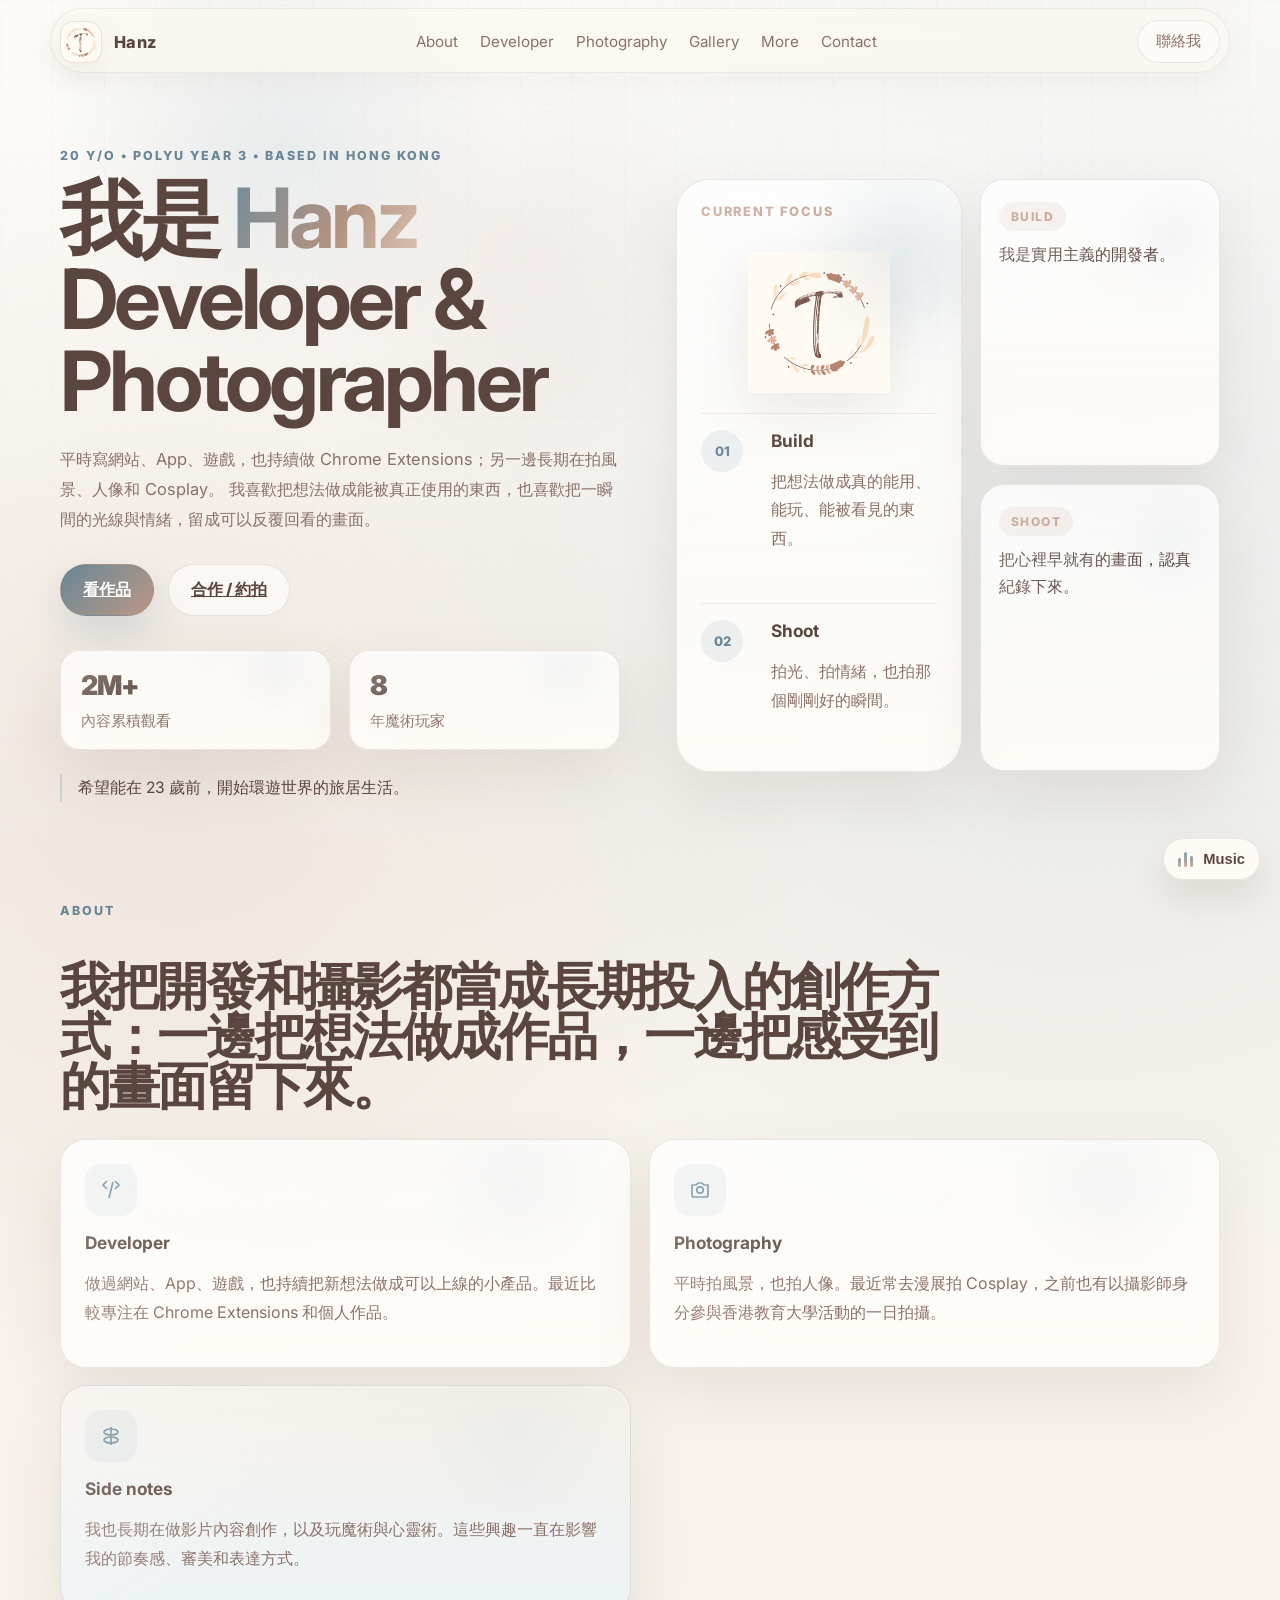
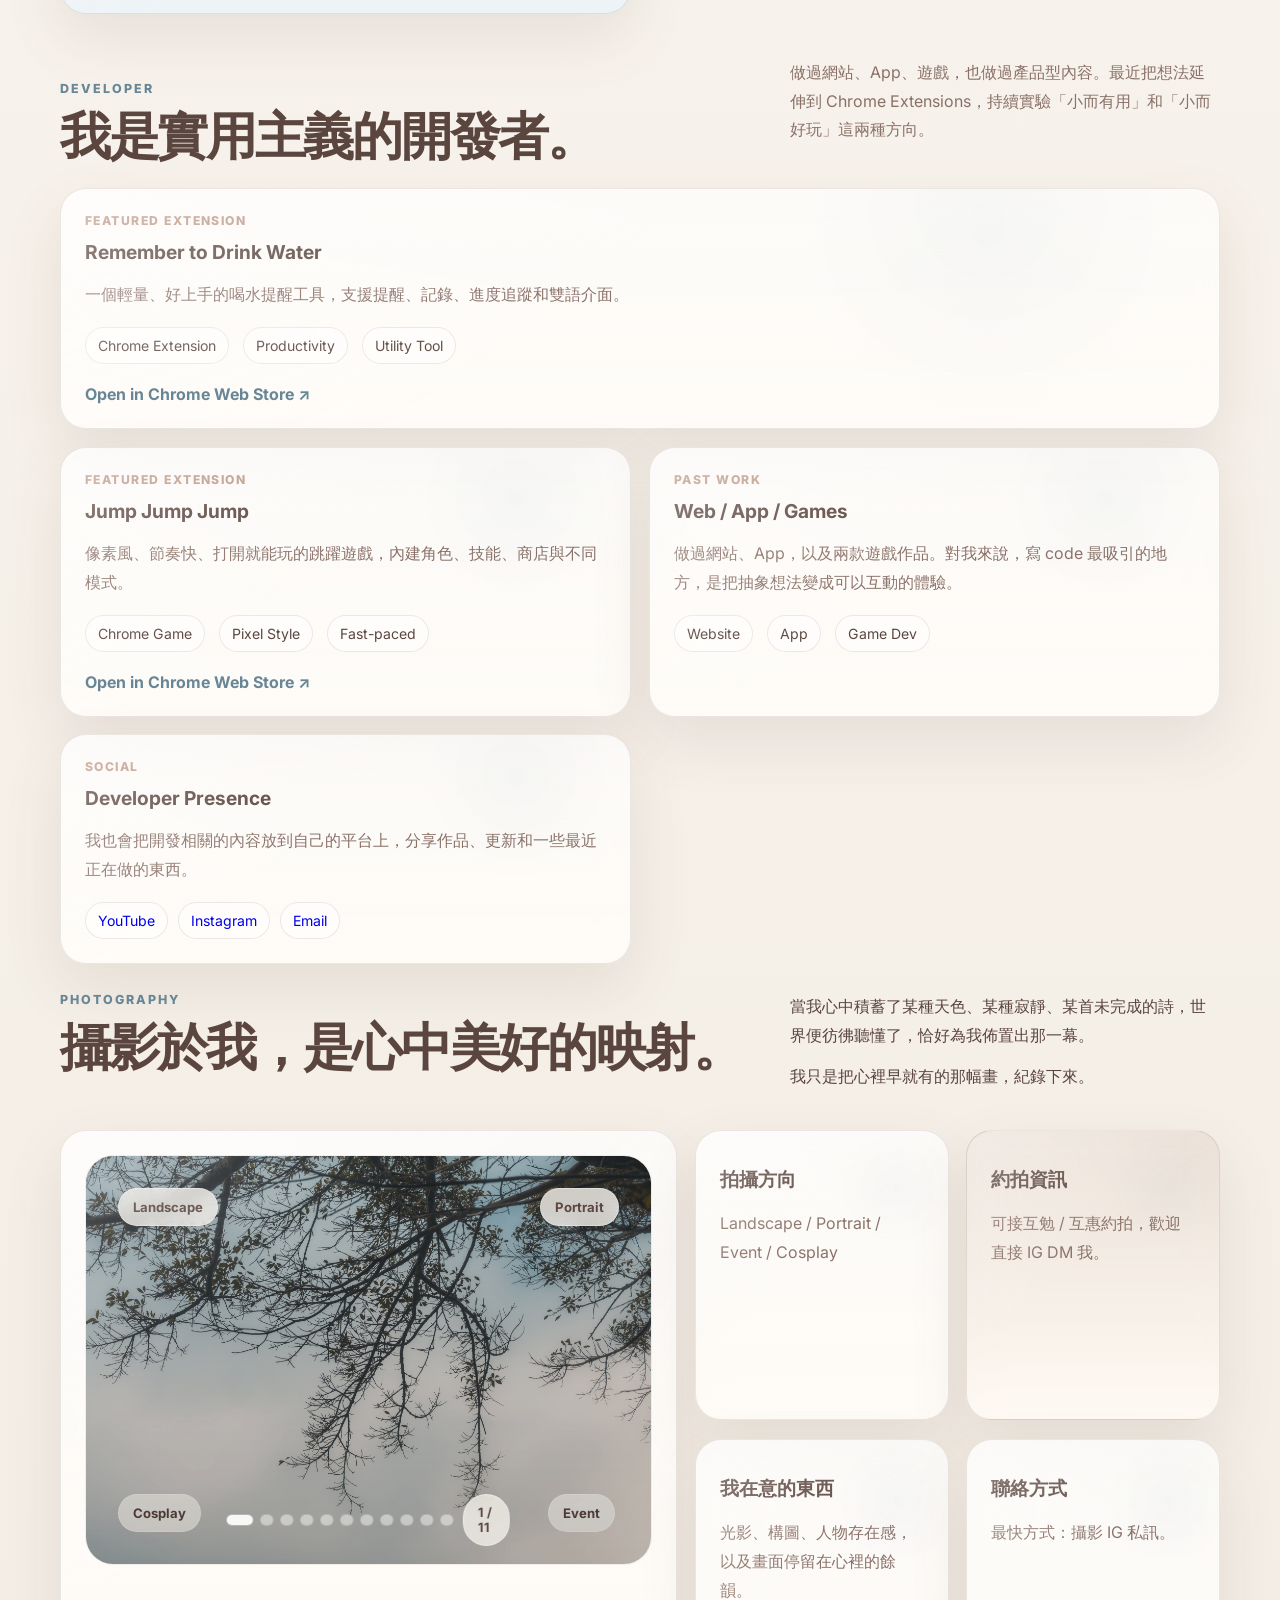
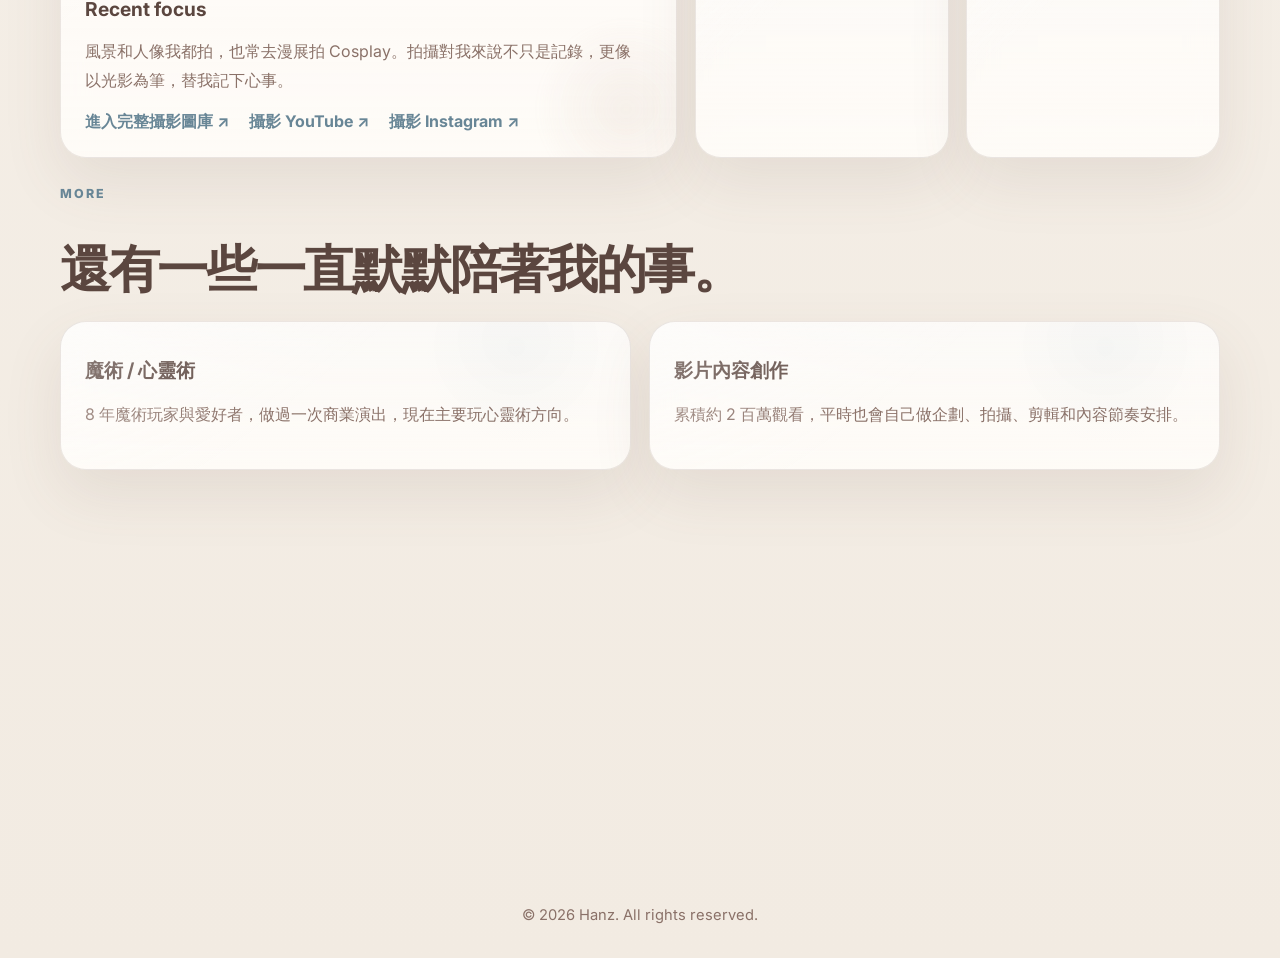
==== commit 137397f3: "Add gallery page and navigation updates" ====
--- a/index.html
+++ b/index.html
@@ -34,6 +34,7 @@
         <a href="#about">About</a>
         <a href="#developer">Developer</a>
         <a href="#photographer">Photography</a>
+        <a href="./gallery.html">Gallery</a>
         <a href="#more">More</a>
         <a href="#contact">Contact</a>
       </nav>
@@ -255,7 +256,11 @@
               <p>
                 風景和人像我都拍，也常去漫展拍 Cosplay。拍攝對我來說不只是記錄，更像以光影為筆，替我記下心事。
               </p>
-              <a href="https://www.instagram.com/hanzi_photography?igsh=amk5dDI5eDZ5M24w&utm_source=qr" target="_blank" rel="noreferrer">看攝影 IG ↗</a>
+              <div class="photo-links">
+                <a href="./gallery.html">進入完整攝影圖庫 ↗</a>
+                <a href="https://www.youtube.com/@Hanz-ttt" target="_blank" rel="noreferrer">攝影 YouTube ↗</a>
+                <a href="https://www.instagram.com/hanzi_photography?igsh=amk5dDI5eDZ5M24w&utm_source=qr" target="_blank" rel="noreferrer">攝影 Instagram ↗</a>
+              </div>
             </div>
           </article>
 
@@ -312,6 +317,7 @@
             <a class="btn btn-primary" href="mailto:hanzinhk@gmail.com">hanzinhk@gmail.com</a>
             <a class="btn btn-secondary" target="_blank" rel="noreferrer" href="https://www.instagram.com/hanzdevhk?igsh=MXdtZ2F5ZWx3N2t1OQ%3D%3D&utm_source=qr">Developer IG</a>
             <a class="btn btn-secondary" target="_blank" rel="noreferrer" href="https://www.instagram.com/hanzi_photography?igsh=amk5dDI5eDZ5M24w&utm_source=qr">Photography IG</a>
+            <a class="btn btn-secondary" target="_blank" rel="noreferrer" href="https://www.youtube.com/@Hanz-ttt">Photography YouTube</a>
             <a class="btn btn-secondary" target="_blank" rel="noreferrer" href="https://www.youtube.com/@Hanzdev-666">YouTube</a>
           </div>
         </div>
--- a/styles.css
+++ b/styles.css
@@ -687,6 +687,12 @@
   font-weight: 700;
 }
 
+.photo-links {
+  display: flex;
+  flex-wrap: wrap;
+  gap: 12px 20px;
+}
+
 .social-stack {
   gap: 10px;
   margin-top: 18px;
@@ -1089,6 +1095,10 @@
 }
 
 @media (max-width: 1080px) {
+  .nav {
+    gap: 16px;
+  }
+
   .hero,
   .photo-layout,
   .section-heading,
